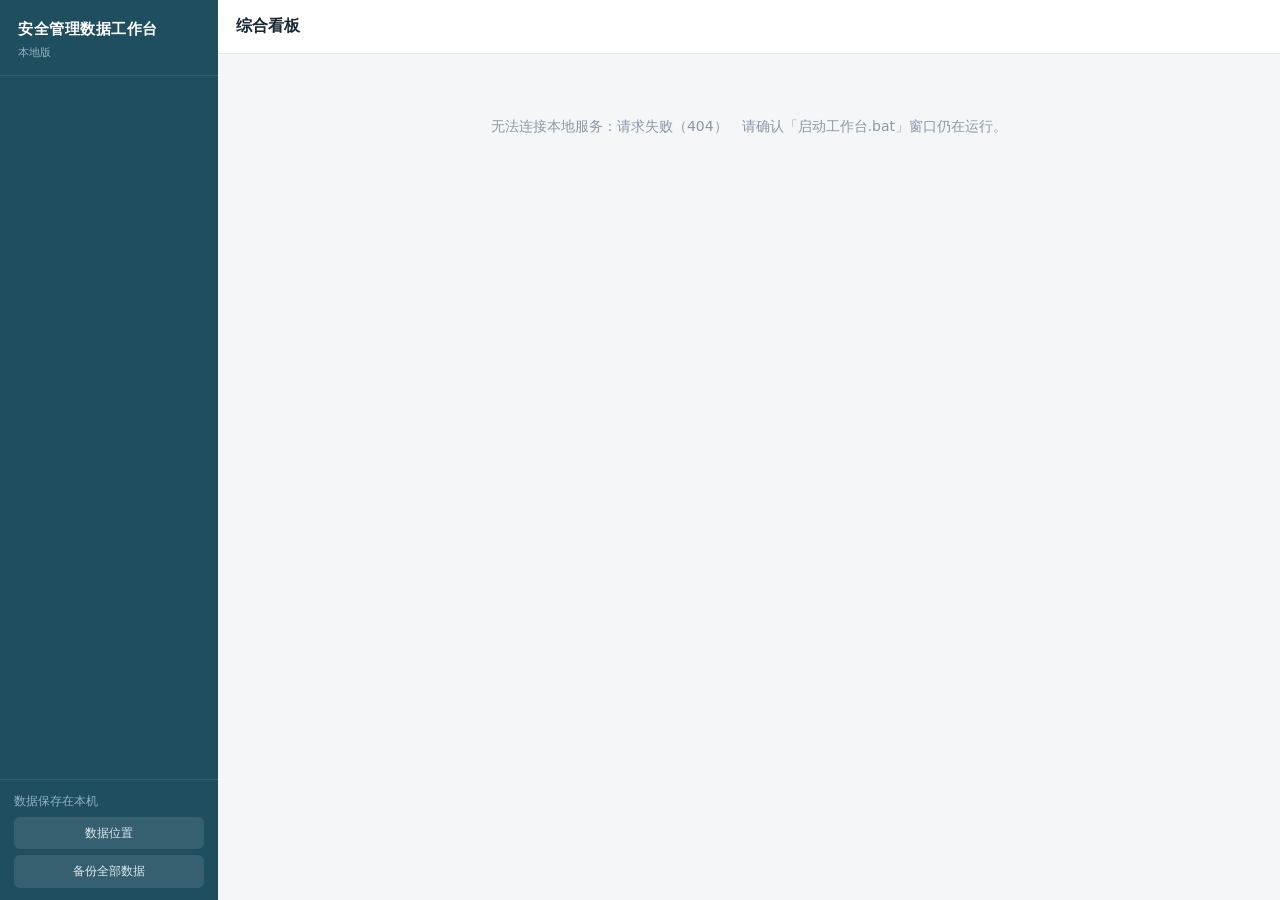
==== web/index.html @ 9c0e5f9e "初始化：安全管理数据工作台 v1.1.0 功能模块： - 综合看板：20 项 KPI、7 个图表、7 类待办提醒 - 隐患排查治理：登记→整改→验收→关闭闭环，逾期标红 - 风险分级管控：LEC 法自" ====
<!DOCTYPE html>
<html lang="zh-CN">
<head>
<meta charset="UTF-8">
<meta name="viewport" content="width=device-width, initial-scale=1">
<title>安全管理数据工作台</title>
<link rel="stylesheet" href="styles.css">
</head>
<body>
<div id="app">
  <aside class="sidebar">
    <div class="brand">
      <h1>安全管理数据工作台</h1>
      <div class="ver" id="verText">本地版</div>
    </div>
    <nav class="nav" id="nav"></nav>
    <div class="sidebar-foot">
      <div id="footStat">数据保存在本机</div>
      <button id="btnDataInfo" title="查看数据存放位置与更新方式">数据位置</button>
      <button id="btnBackup" title="打包下载全部数据">备份全部数据</button>
    </div>
  </aside>

  <div class="main">
    <header class="topbar">
      <h2 id="pageTitle">综合看板</h2>
      <span class="sub" id="pageSub"></span>
      <div class="spacer"></div>
      <span class="sub" id="healthText"></span>
    </header>
    <div class="content" id="content">
      <div class="loading">正在加载…</div>
    </div>
  </div>
</div>

<div id="toast"></div>
<div id="modalRoot"></div>

<script src="charts.js"></script>
<script src="app.js"></script>
</body>
</html>
---- web/styles.css ----
:root {
  --bg: #f4f6f8;
  --panel: #ffffff;
  --ink: #1a2733;
  --ink-2: #5a6b7b;
  --ink-3: #8a99a8;
  --line: #e2e8ee;
  --brand: #1f4e5f;
  --brand-2: #2d7d92;
  --accent: #0f7b6c;
  --danger: #c0392b;
  --warn: #d68910;
  --ok: #1e8449;
  --radius: 8px;
  --shadow: 0 1px 3px rgba(16, 34, 48, .08), 0 6px 18px rgba(16, 34, 48, .06);
}

* { box-sizing: border-box; }

html, body {
  margin: 0;
  height: 100%;
  background: var(--bg);
  color: var(--ink);
  font: 14px/1.55 "Microsoft YaHei", "PingFang SC", "Segoe UI", system-ui, sans-serif;
}

button, input, select, textarea { font: inherit; color: inherit; }

/* ------------------------------------------------------------ 布局 */
#app { display: flex; height: 100vh; overflow: hidden; }

.sidebar {
  width: 218px;
  flex: 0 0 218px;
  background: var(--brand);
  color: #dbe9ee;
  display: flex;
  flex-direction: column;
  overflow-y: auto;
}

.brand {
  padding: 18px 18px 14px;
  border-bottom: 1px solid rgba(255, 255, 255, .1);
}
.brand h1 {
  margin: 0;
  font-size: 15px;
  font-weight: 600;
  letter-spacing: .5px;
  color: #fff;
}
.brand .ver { font-size: 11px; color: #8fb4c1; margin-top: 3px; }

.nav { padding: 10px 8px; flex: 1; }
.nav-group-title {
  font-size: 11px;
  color: #7fa3b0;
  padding: 10px 10px 4px;
  letter-spacing: 1px;
}
.nav a {
  display: flex;
  align-items: center;
  gap: 9px;
  padding: 8px 10px;
  margin: 1px 0;
  border-radius: 6px;
  color: #cfe1e7;
  text-decoration: none;
  font-size: 13.5px;
  cursor: pointer;
  transition: background .12s;
}
.nav a:hover { background: rgba(255, 255, 255, .08); }
.nav a.active { background: var(--brand-2); color: #fff; font-weight: 600; }
.nav a .ico { width: 18px; text-align: center; opacity: .9; }
.nav a .count {
  margin-left: auto;
  font-size: 11px;
  background: rgba(255, 255, 255, .14);
  padding: 1px 6px;
  border-radius: 9px;
}

.sidebar-foot {
  padding: 12px 14px;
  border-top: 1px solid rgba(255, 255, 255, .1);
  font-size: 12px;
  color: #8fb4c1;
}
.sidebar-foot button {
  width: 100%;
  background: rgba(255, 255, 255, .1);
  border: 0;
  color: #dbe9ee;
  padding: 7px;
  border-radius: 6px;
  cursor: pointer;
  margin-top: 6px;
}
.sidebar-foot button:hover { background: rgba(255, 255, 255, .18); }

.main { flex: 1; display: flex; flex-direction: column; overflow: hidden; }

.topbar {
  height: 54px;
  flex: 0 0 54px;
  background: var(--panel);
  border-bottom: 1px solid var(--line);
  display: flex;
  align-items: center;
  gap: 12px;
  padding: 0 18px;
}
.topbar h2 { margin: 0; font-size: 16px; font-weight: 600; }
.topbar .sub { color: var(--ink-3); font-size: 12.5px; }
.topbar .spacer { flex: 1; }

.content { flex: 1; overflow: auto; padding: 16px 18px 40px; }

/* ------------------------------------------------------------ 通用控件 */
.btn {
  border: 1px solid var(--line);
  background: #fff;
  padding: 6px 13px;
  border-radius: 6px;
  cursor: pointer;
  white-space: nowrap;
  transition: all .12s;
}
.btn:hover { border-color: var(--brand-2); color: var(--brand-2); }
.btn.primary { background: var(--brand-2); border-color: var(--brand-2); color: #fff; }
.btn.primary:hover { background: var(--brand); border-color: var(--brand); color: #fff; }
.btn.danger { color: var(--danger); border-color: #f0c8c3; }
.btn.danger:hover { background: #fdf2f0; }
.btn.sm { padding: 3px 9px; font-size: 12.5px; }
.btn:disabled { opacity: .5; cursor: not-allowed; }

.field {
  display: flex;
  flex-direction: column;
  gap: 4px;
  margin-bottom: 12px;
}
.field label { font-size: 12.5px; color: var(--ink-2); }
.field label .req { color: var(--danger); margin-left: 2px; }
.field input, .field select, .field textarea {
  border: 1px solid var(--line);
  border-radius: 6px;
  padding: 7px 9px;
  background: #fff;
  outline: none;
  width: 100%;
}
.field input:focus, .field select:focus, .field textarea:focus {
  border-color: var(--brand-2);
  box-shadow: 0 0 0 3px rgba(45, 125, 146, .12);
}
.field textarea { resize: vertical; min-height: 62px; }
.field .help { font-size: 11.5px; color: var(--ink-3); }
.field .err { font-size: 11.5px; color: var(--danger); }

/* ------------------------------------------------------------ 卡片 */
.card {
  background: var(--panel);
  border: 1px solid var(--line);
  border-radius: var(--radius);
  box-shadow: var(--shadow);
  margin-bottom: 14px;
}
.card-head {
  padding: 12px 15px;
  border-bottom: 1px solid var(--line);
  display: flex;
  align-items: center;
  gap: 10px;
}
.card-head h3 { margin: 0; font-size: 14px; font-weight: 600; }
.card-body { padding: 14px 15px; }
.card-body.flush { padding: 0; }

/* ------------------------------------------------------------ 工具栏 */
.toolbar {
  display: flex;
  flex-wrap: wrap;
  gap: 8px;
  align-items: center;
  padding: 11px 14px;
  border-bottom: 1px solid var(--line);
  background: #fbfcfd;
  border-radius: var(--radius) var(--radius) 0 0;
}
.toolbar .grow { flex: 1; }
.toolbar input[type="search"], .toolbar input[type="text"] {
  border: 1px solid var(--line);
  border-radius: 6px;
  padding: 6px 10px;
  min-width: 210px;
  background: #fff;
}
.toolbar select {
  border: 1px solid var(--line);
  border-radius: 6px;
  padding: 6px 8px;
  background: #fff;
}

/* ------------------------------------------------------------ 表格 */
.table-wrap { overflow: auto; }
table.grid { width: 100%; border-collapse: collapse; font-size: 13px; }
table.grid th, table.grid td {
  padding: 8px 10px;
  border-bottom: 1px solid var(--line);
  text-align: left;
  vertical-align: top;
  white-space: nowrap;
}
table.grid th {
  background: #f6f9fb;
  color: var(--ink-2);
  font-weight: 600;
  font-size: 12.5px;
  position: sticky;
  top: 0;
  z-index: 1;
  cursor: pointer;
  user-select: none;
}
table.grid th:hover { color: var(--brand-2); }
table.grid th .arrow { color: var(--brand-2); font-size: 10px; margin-left: 3px; }
table.grid tbody tr:hover { background: #f7fbfc; }
table.grid td.num { text-align: right; }
table.grid td.wrap { white-space: normal; min-width: 180px; }
/* 长文本列：限制最大宽度，超出用省略号，悬停看全文 */
table.grid td.clip {
  max-width: 300px;
  overflow: hidden;
  text-overflow: ellipsis;
  white-space: nowrap;
}
table.grid th.clip-col { max-width: 300px; }
table.grid td.actions { white-space: nowrap; }
table.grid td.actions button { margin-right: 4px; }

.empty {
  padding: 46px 20px;
  text-align: center;
  color: var(--ink-3);
}
.empty .big { font-size: 34px; opacity: .35; display: block; margin-bottom: 8px; }

/* ------------------------------------------------------------ 徽标 */
.badge {
  display: inline-block;
  padding: 1px 8px;
  border-radius: 10px;
  font-size: 12px;
  line-height: 1.7;
  border: 1px solid transparent;
  white-space: nowrap;
}
.badge.gray { background: #eef2f5; color: #5a6b7b; }
.badge.blue { background: #e6f1f7; color: #1f6f8b; }
.badge.green { background: #e6f5ec; color: #1e8449; }
.badge.red { background: #fdecea; color: #c0392b; }
.badge.orange { background: #fdf1e0; color: #b9770e; }
.badge.yellow { background: #fdf8e1; color: #9a7d0a; }
.badge.purple { background: #f1eaf9; color: #6c3483; }

/* 风险四色 */
.risk-red { background: #fdecea; color: #a93226; border-color: #f5b7b1; }
.risk-orange { background: #fdf1e0; color: #a04000; border-color: #f8c471; }
.risk-yellow { background: #fdf8e1; color: #7d6608; border-color: #f7dc6f; }
.risk-blue { background: #e8f1fb; color: #1a5276; border-color: #aed6f1; }

/* ------------------------------------------------------------ 分页 */
.pager {
  display: flex;
  align-items: center;
  gap: 10px;
  padding: 10px 14px;
  border-top: 1px solid var(--line);
  font-size: 12.5px;
  color: var(--ink-2);
}
.pager .spacer { flex: 1; }

/* ------------------------------------------------------------ 弹窗 */
.modal-mask {
  position: fixed;
  inset: 0;
  background: rgba(16, 34, 48, .42);
  display: flex;
  align-items: flex-start;
  justify-content: center;
  padding: 40px 16px;
  z-index: 100;
  overflow: auto;
}
.modal {
  background: #fff;
  border-radius: 10px;
  width: min(760px, 100%);
  box-shadow: 0 18px 48px rgba(16, 34, 48, .28);
  animation: pop .14s ease-out;
}
@keyframes pop { from { transform: translateY(-8px); opacity: .6; } }
.modal-head {
  padding: 15px 18px;
  border-bottom: 1px solid var(--line);
  display: flex;
  align-items: center;
}
.modal-head h3 { margin: 0; font-size: 15px; }
.modal-head .x {
  margin-left: auto;
  border: 0;
  background: none;
  font-size: 20px;
  line-height: 1;
  color: var(--ink-3);
  cursor: pointer;
  padding: 0 4px;
}
.modal-body { padding: 16px 18px; max-height: 66vh; overflow: auto; }
.modal-foot {
  padding: 12px 18px;
  border-top: 1px solid var(--line);
  display: flex;
  gap: 8px;
  justify-content: flex-end;
  align-items: center;
}
.modal-foot .hint { margin-right: auto; font-size: 12.5px; color: var(--ink-3); }

.form-grid {
  display: grid;
  grid-template-columns: repeat(2, minmax(0, 1fr));
  gap: 0 16px;
}
.form-grid .span2 { grid-column: span 2; }
@media (max-width: 720px) { .form-grid { grid-template-columns: 1fr; } .form-grid .span2 { grid-column: span 1; } }

/* ------------------------------------------------------------ 看板 */
.kpi-grid {
  display: grid;
  grid-template-columns: repeat(auto-fill, minmax(178px, 1fr));
  gap: 12px;
  margin-bottom: 16px;
}
.kpi {
  background: #fff;
  border: 1px solid var(--line);
  border-radius: var(--radius);
  padding: 13px 15px;
  box-shadow: var(--shadow);
  border-left: 3px solid var(--brand-2);
}
.kpi.warn { border-left-color: var(--warn); }
.kpi.danger { border-left-color: var(--danger); }
.kpi.ok { border-left-color: var(--ok); }
.kpi .label { font-size: 12.5px; color: var(--ink-2); }
.kpi .value { font-size: 26px; font-weight: 600; line-height: 1.25; margin-top: 4px; }
.kpi .value small { font-size: 13px; font-weight: 400; color: var(--ink-3); margin-left: 3px; }
.kpi .foot { font-size: 11.5px; color: var(--ink-3); margin-top: 2px; }

.chart-grid {
  display: grid;
  grid-template-columns: repeat(auto-fit, minmax(320px, 1fr));
  gap: 14px;
}
.chart-box { position: relative; height: 236px; }
.chart-box canvas { width: 100%; height: 100%; display: block; }

.alert-list { list-style: none; margin: 0; padding: 0; }
.alert-list li {
  display: flex;
  gap: 10px;
  align-items: baseline;
  padding: 7px 0;
  border-bottom: 1px dashed var(--line);
  font-size: 13px;
}
.alert-list li:last-child { border-bottom: 0; }
.alert-list .t { flex: 1; overflow: hidden; text-overflow: ellipsis; white-space: nowrap; }
.alert-list .m { color: var(--ink-3); font-size: 12px; white-space: nowrap; }

/* ------------------------------------------------------------ 提示 */
#toast {
  position: fixed;
  top: 18px;
  left: 50%;
  transform: translateX(-50%);
  z-index: 200;
  display: flex;
  flex-direction: column;
  gap: 8px;
  align-items: center;
  pointer-events: none;
}
.toast {
  background: #22384a;
  color: #fff;
  padding: 9px 16px;
  border-radius: 20px;
  font-size: 13px;
  box-shadow: 0 6px 20px rgba(16, 34, 48, .3);
  animation: fadein .16s ease-out;
  max-width: 80vw;
}
.toast.err { background: #a93226; }
.toast.ok { background: #1e8449; }
@keyframes fadein { from { opacity: 0; transform: translateY(-6px); } }

.loading {
  padding: 40px;
  text-align: center;
  color: var(--ink-3);
}

/* 详情描述列表 */
.dl { display: grid; grid-template-columns: 130px 1fr; gap: 8px 14px; font-size: 13.5px; }
.dl dt { color: var(--ink-3); }
.dl dd { margin: 0; word-break: break-word; }

.tabs { display: flex; gap: 4px; border-bottom: 1px solid var(--line); padding: 0 14px; }
.tabs button {
  border: 0;
  background: none;
  padding: 10px 12px;
  cursor: pointer;
  color: var(--ink-2);
  border-bottom: 2px solid transparent;
  margin-bottom: -1px;
}
.tabs button.active { color: var(--brand-2); border-bottom-color: var(--brand-2); font-weight: 600; }

@media (max-width: 860px) {
  .sidebar { width: 62px; flex: 0 0 62px; }
  .sidebar .nav a span.txt, .brand .ver, .nav-group-title, .sidebar-foot { display: none; }
  .brand { padding: 14px 8px; text-align: center; }
  .brand h1 { font-size: 12px; }
}
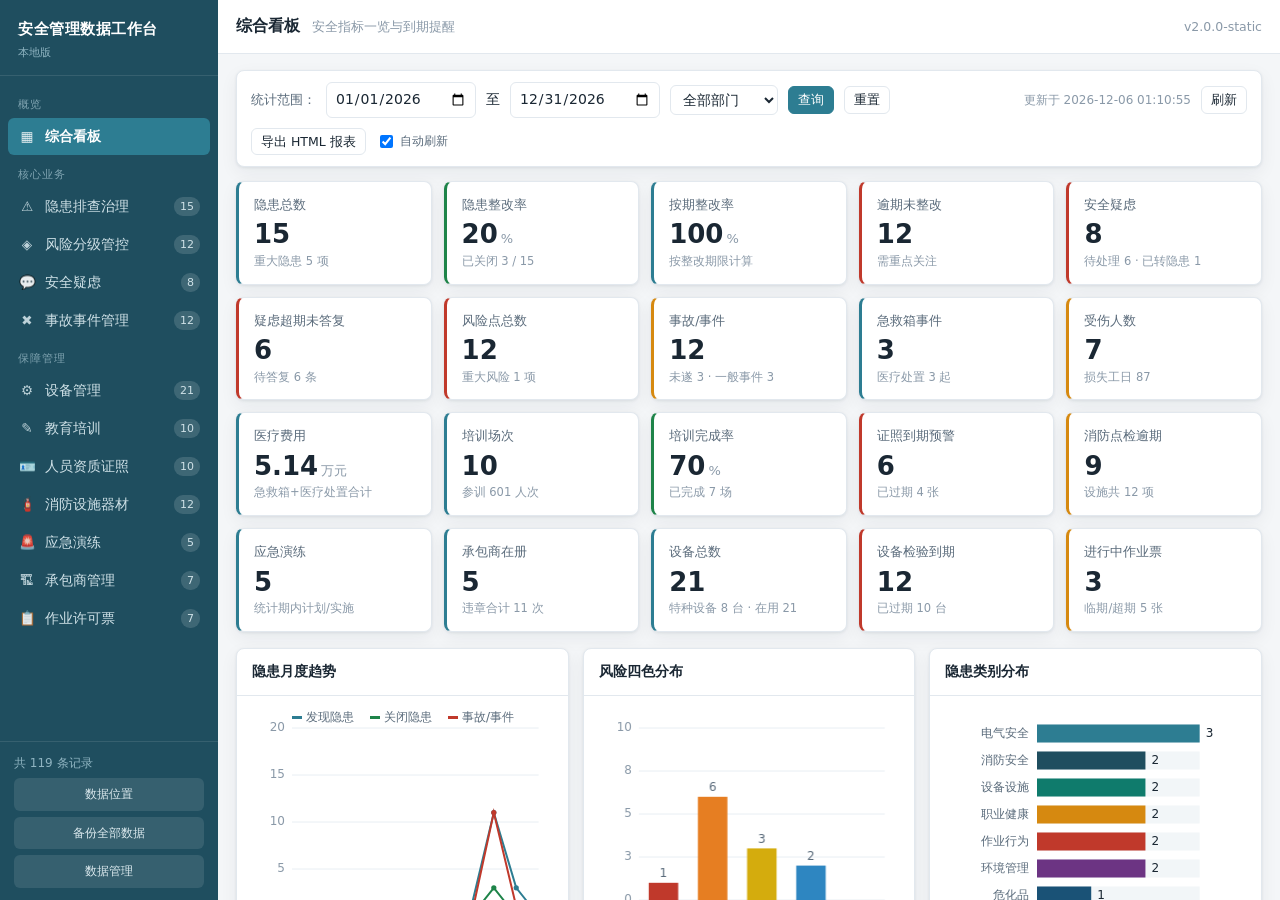
==== commit 53828447: "新增网页版：纯前端模式，可部署到 GitHub Pages 改造内容： - web/localapi.js：纯前端数据层，用 localStorage 复刻后端全部能力   （增删改查、字段校验、跨字" ====
--- a/web/index.html
+++ b/web/index.html
@@ -37,6 +37,8 @@
 <div id="toast"></div>
 <div id="modalRoot"></div>
 
+<script src="data/bundle.js"></script>
+<script src="localapi.js"></script>
 <script src="charts.js"></script>
 <script src="app.js"></script>
 </body>
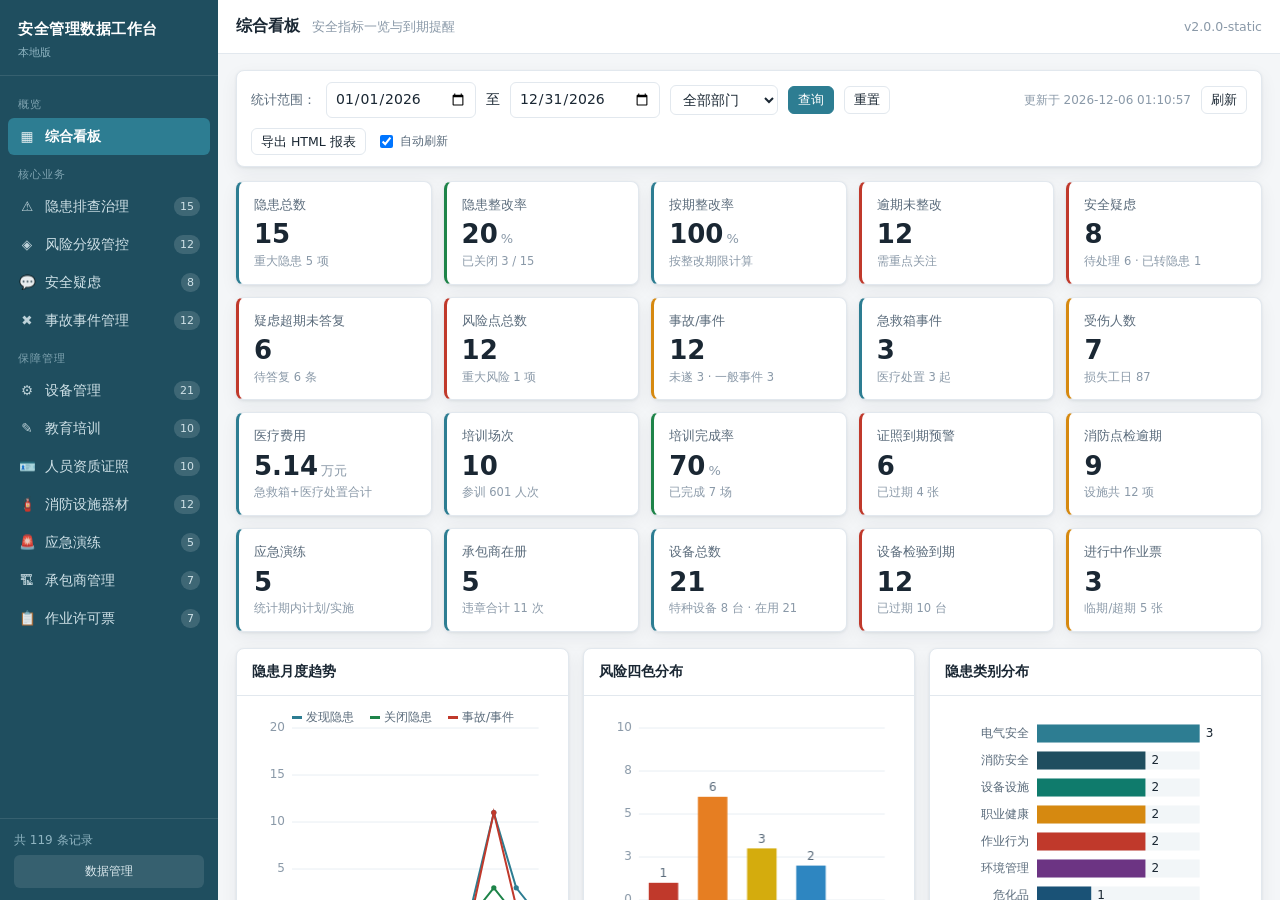
==== commit 9d0389d7: "重构为纯前端应用，移除 Python 后端 删除（22 个文件）： - app/*.py 全部后端代码（server/store/schema/dashboard/excel/seed 等） - 启动" ====
--- a/web/index.html
+++ b/web/index.html
@@ -38,7 +38,9 @@
 <div id="modalRoot"></div>
 
 <script src="data/bundle.js"></script>
+<script src="excel.js"></script>
 <script src="localapi.js"></script>
+<script src="biz.js"></script>
 <script src="charts.js"></script>
 <script src="app.js"></script>
 </body>
